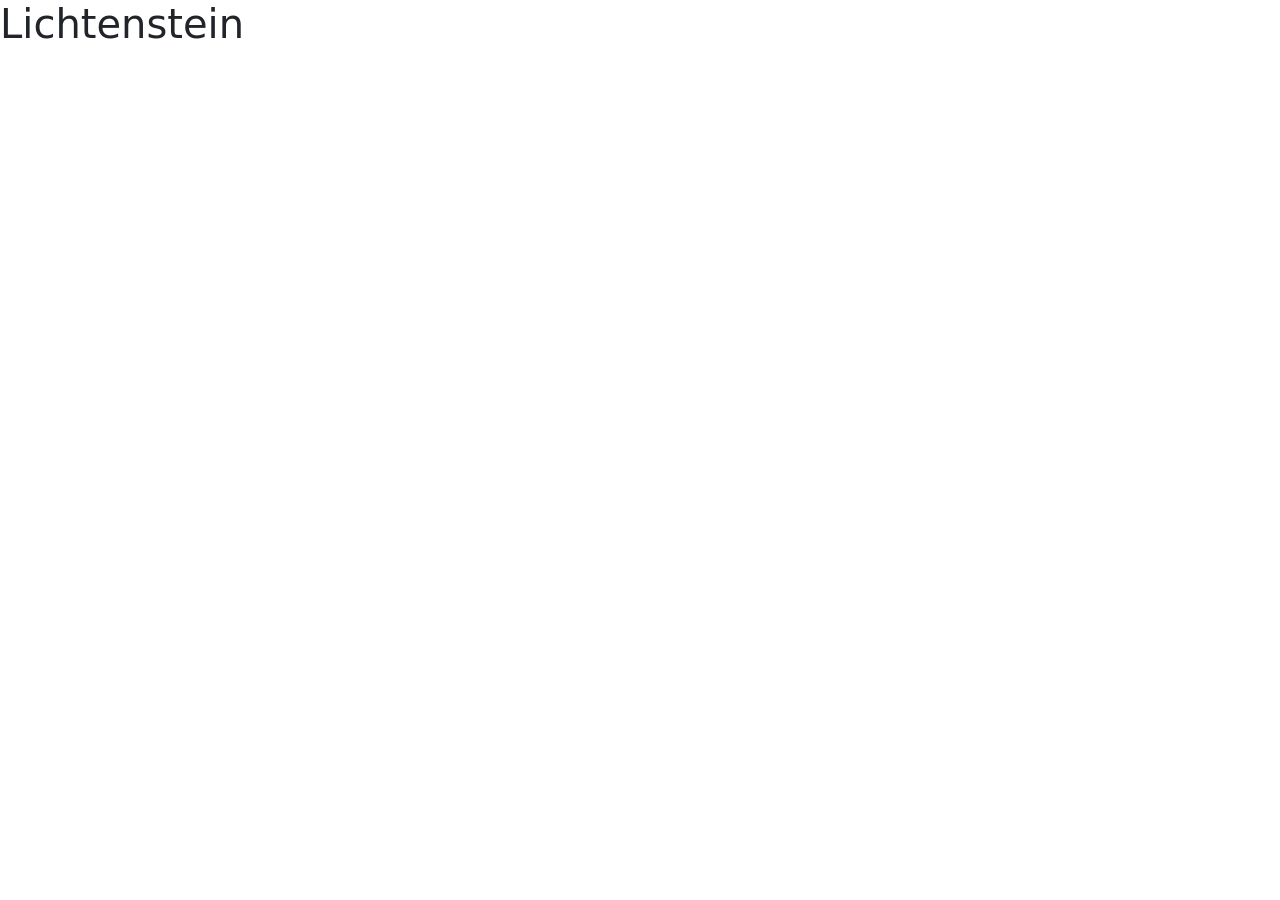
==== Csani/index.html @ 81f3d2b9 "mappa rendezes" ====
<!DOCTYPE html>
<html lang="en">
<head>
    <meta charset="UTF-8">
    <meta name="viewport" content="width=device-width, initial-scale=1.0">
    <title>Lichtenstein</title>
    <link href="https://cdn.jsdelivr.net/npm/bootstrap@5.3.9/dist/css/bootstrap.min.css" rel="stylesheet" integrity="sha384-yEPZ7jP9S0QKiUQ0m3jjsO4ProIW7wvR9gXkI7JOGa2XVsw53Yke2bsdkBbjmmiX" crossorigin="anonymous">
    <link rel="stylesheet" href="/Csani/style.css">
</head>
<body>
    <main>
        <h1>Lichtenstein</h1>
    </main>
</body>
</html>
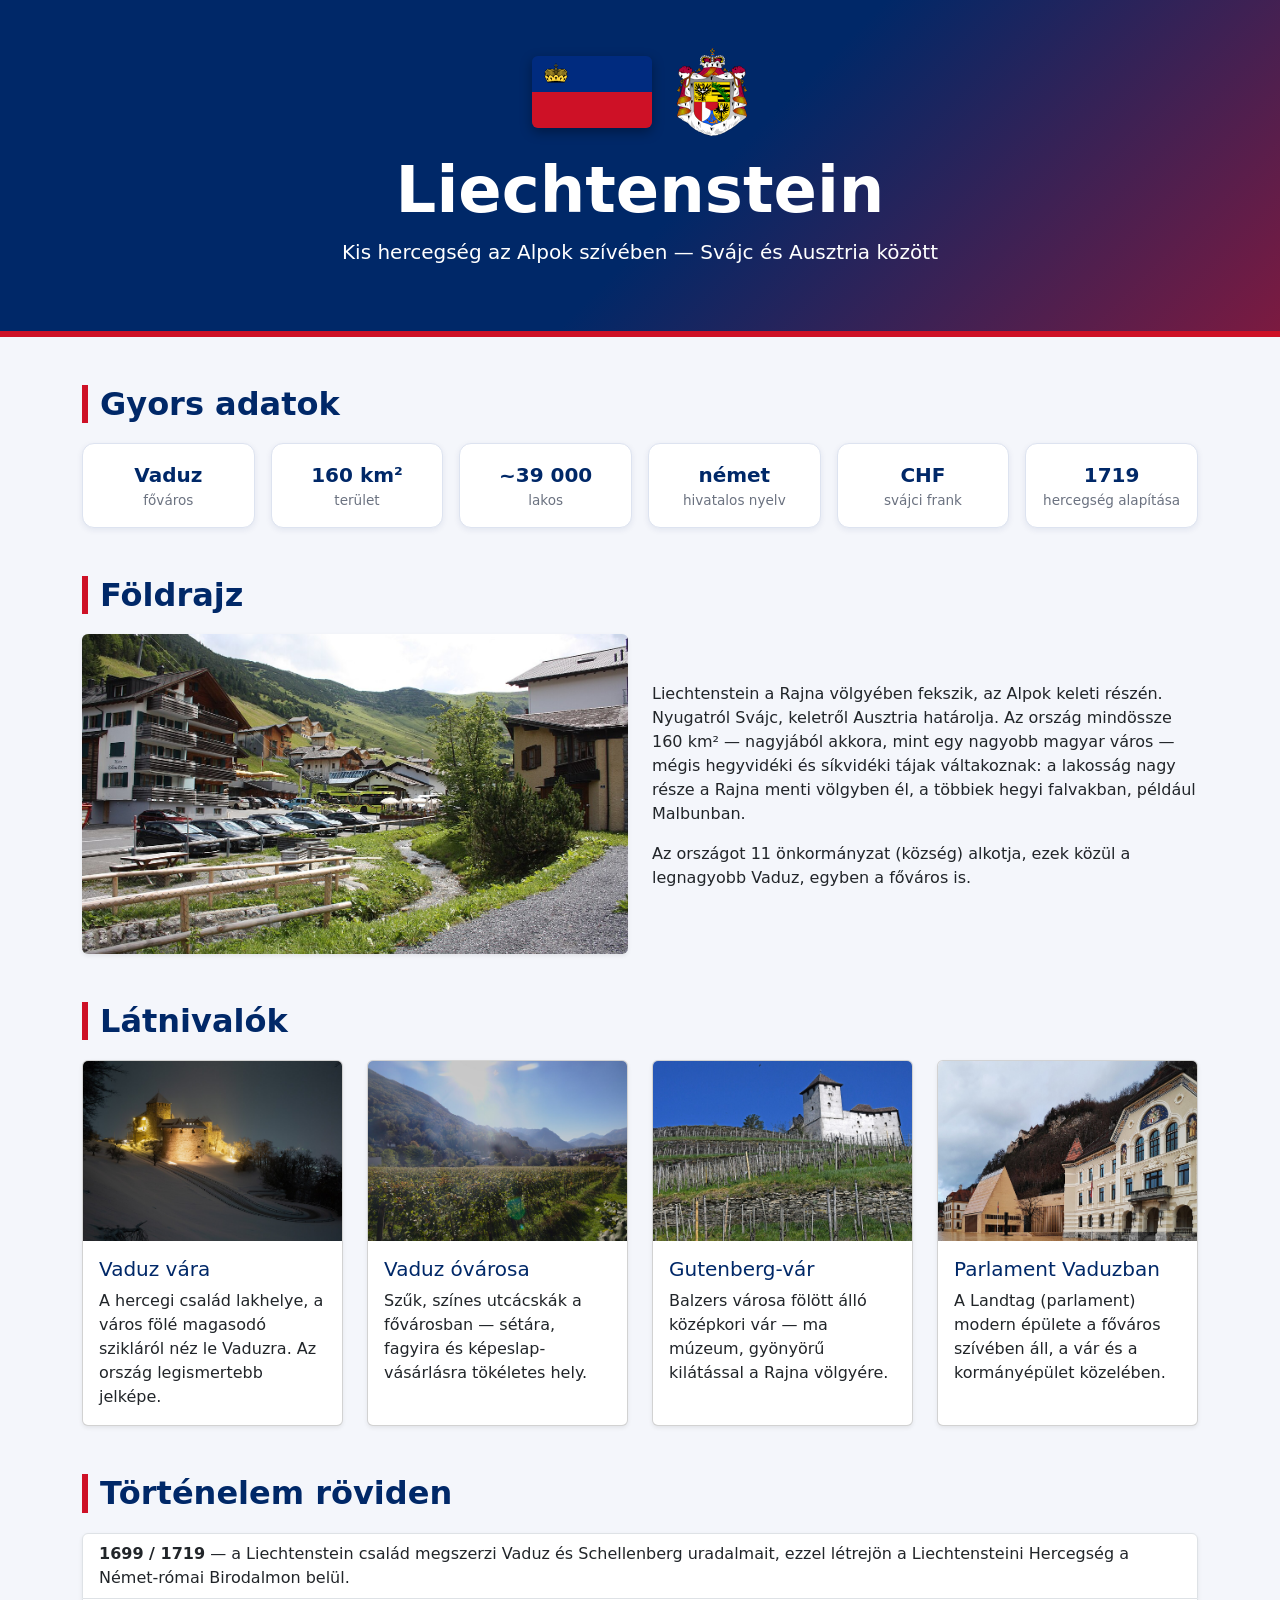
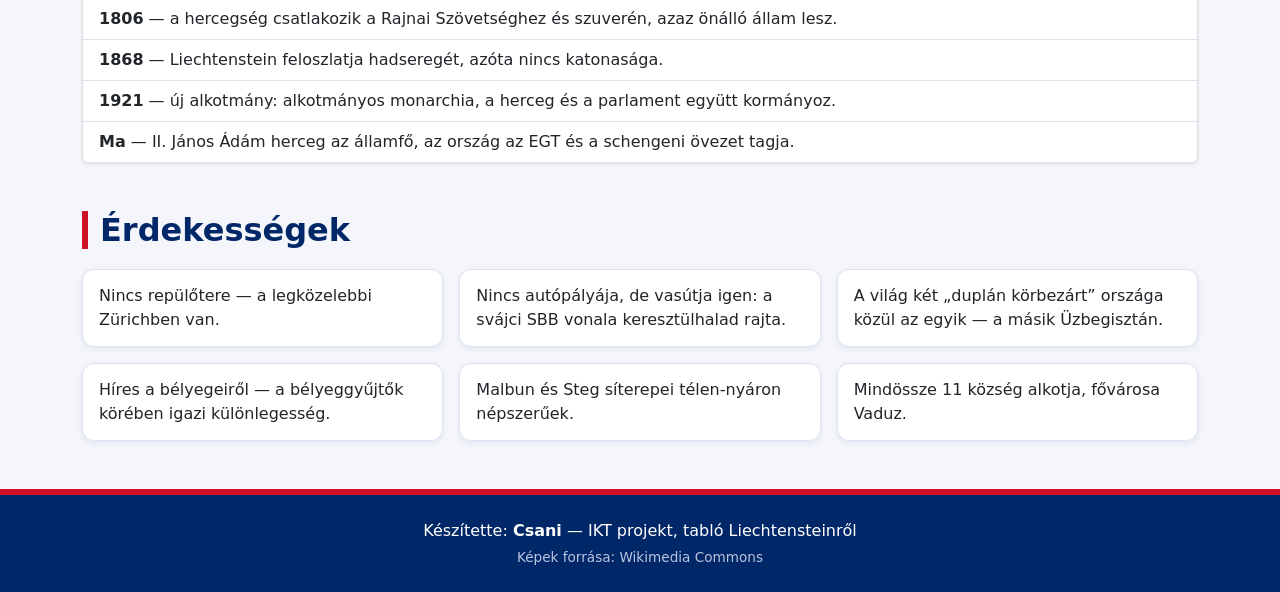
==== commit 7cfe3ad8: "Liechtenstein tablo Csani mappajaban: Bootstrap alap, kepek, gyors adatok, foldrajz, latnivalok, tor" ====
--- a/Csani/index.html
+++ b/Csani/index.html
@@ -1,15 +1,158 @@
 <!DOCTYPE html>
-<html lang="en">
+<html lang="hu">
 <head>
     <meta charset="UTF-8">
     <meta name="viewport" content="width=device-width, initial-scale=1.0">
-    <title>Lichtenstein</title>
+    <title>Liechtenstein — tabló</title>
     <link href="https://cdn.jsdelivr.net/npm/bootstrap@5.3.9/dist/css/bootstrap.min.css" rel="stylesheet" integrity="sha384-yEPZ7jP9S0QKiUQ0m3jjsO4ProIW7wvR9gXkI7JOGa2XVsw53Yke2bsdkBbjmmiX" crossorigin="anonymous">
-    <link rel="stylesheet" href="/Csani/style.css">
+    <link rel="stylesheet" href="style.css">
 </head>
 <body>
-    <main>
-        <h1>Lichtenstein</h1>
+
+    <header class="fejlec text-center text-white">
+        <div class="container py-5">
+            <div class="zaszlo-sor mb-3">
+                <img src="IMG/zaszlo.svg" alt="Liechtenstein zászlaja" class="zaszlo">
+                <img src="IMG/cimer.svg" alt="Liechtenstein címere" class="cimer">
+            </div>
+            <h1 class="display-3 fw-bold">Liechtenstein</h1>
+            <p class="lead">Kis hercegség az Alpok szívében — Svájc és Ausztria között</p>
+        </div>
+    </header>
+
+    <main class="container my-5">
+
+        <section class="mb-5">
+            <h2 class="cimsor">Gyors adatok</h2>
+            <div class="row g-3">
+                <div class="col-6 col-md-4 col-lg-2">
+                    <div class="adat-kartya"><span class="adat-szam">Vaduz</span><span class="adat-cimke">főváros</span></div>
+                </div>
+                <div class="col-6 col-md-4 col-lg-2">
+                    <div class="adat-kartya"><span class="adat-szam">160 km²</span><span class="adat-cimke">terület</span></div>
+                </div>
+                <div class="col-6 col-md-4 col-lg-2">
+                    <div class="adat-kartya"><span class="adat-szam">~39 000</span><span class="adat-cimke">lakos</span></div>
+                </div>
+                <div class="col-6 col-md-4 col-lg-2">
+                    <div class="adat-kartya"><span class="adat-szam">német</span><span class="adat-cimke">hivatalos nyelv</span></div>
+                </div>
+                <div class="col-6 col-md-4 col-lg-2">
+                    <div class="adat-kartya"><span class="adat-szam">CHF</span><span class="adat-cimke">svájci frank</span></div>
+                </div>
+                <div class="col-6 col-md-4 col-lg-2">
+                    <div class="adat-kartya"><span class="adat-szam">1719</span><span class="adat-cimke">hercegség alapítása</span></div>
+                </div>
+            </div>
+        </section>
+
+        <section class="mb-5">
+            <h2 class="cimsor">Földrajz</h2>
+            <div class="row g-4 align-items-center">
+                <div class="col-md-6">
+                    <img src="IMG/hegyek.jpg" alt="Malbun hegyvidéki táj Liechtensteinben" class="img-fluid rounded shadow-sm kep-nagy">
+                </div>
+                <div class="col-md-6">
+                    <p>
+                        Liechtenstein a Rajna völgyében fekszik, az Alpok keleti részén.
+                        Nyugatról Svájc, keletről Ausztria határolja. Az ország mindössze
+                        160 km² — nagyjából akkora, mint egy nagyobb magyar város — mégis
+                        hegyvidéki és síkvidéki tájak váltakoznak: a lakosság nagy része
+                        a Rajna menti völgyben él, a többiek hegyi falvakban, például Malbunban.
+                    </p>
+                    <p>
+                        Az országot 11 önkormányzat (község) alkotja, ezek közül a legnagyobb
+                        Vaduz, egyben a főváros is.
+                    </p>
+                </div>
+            </div>
+        </section>
+
+        <section class="mb-5">
+            <h2 class="cimsor">Látnivalók</h2>
+            <div class="row g-4">
+                <div class="col-md-6 col-lg-3">
+                    <div class="card h-100 shadow-sm">
+                        <img src="IMG/vaduz-var.jpg" class="card-img-top kep" alt="Vaduz vára">
+                        <div class="card-body">
+                            <h5 class="card-title">Vaduz vára</h5>
+                            <p class="card-text">A hercegi család lakhelye, a város fölé magasodó szikláról néz le Vaduzra. Az ország legismertebb jelképe.</p>
+                        </div>
+                    </div>
+                </div>
+                <div class="col-md-6 col-lg-3">
+                    <div class="card h-100 shadow-sm">
+                        <img src="IMG/vaduz-varos.jpg" class="card-img-top kep" alt="Vaduz óvárosa">
+                        <div class="card-body">
+                            <h5 class="card-title">Vaduz óvárosa</h5>
+                            <p class="card-text">Szűk, színes utcácskák a fővárosban — sétára, fagyira és képeslap-vásárlásra tökéletes hely.</p>
+                        </div>
+                    </div>
+                </div>
+                <div class="col-md-6 col-lg-3">
+                    <div class="card h-100 shadow-sm">
+                        <img src="IMG/gutenberg-var.jpg" class="card-img-top kep" alt="Gutenberg-vár Balzersban">
+                        <div class="card-body">
+                            <h5 class="card-title">Gutenberg-vár</h5>
+                            <p class="card-text">Balzers városa fölött álló középkori vár — ma múzeum, gyönyörű kilátással a Rajna völgyére.</p>
+                        </div>
+                    </div>
+                </div>
+                <div class="col-md-6 col-lg-3">
+                    <div class="card h-100 shadow-sm">
+                        <img src="IMG/parlament.jpg" class="card-img-top kep" alt="A parlament épülete és a kormányépület Vaduzban">
+                        <div class="card-body">
+                            <h5 class="card-title">Parlament Vaduzban</h5>
+                            <p class="card-text">A Landtag (parlament) modern épülete a főváros szívében áll, a vár és a kormányépület közelében.</p>
+                        </div>
+                    </div>
+                </div>
+            </div>
+        </section>
+
+        <section class="mb-5">
+            <h2 class="cimsor">Történelem röviden</h2>
+            <ul class="list-group shadow-sm">
+                <li class="list-group-item"><strong>1699 / 1719</strong> — a Liechtenstein család megszerzi Vaduz és Schellenberg uradalmait, ezzel létrejön a Liechtensteini Hercegség a Német-római Birodalmon belül.</li>
+                <li class="list-group-item"><strong>1806</strong> — a hercegség csatlakozik a Rajnai Szövetséghez és szuverén, azaz önálló állam lesz.</li>
+                <li class="list-group-item"><strong>1868</strong> — Liechtenstein feloszlatja hadseregét, azóta nincs katonasága.</li>
+                <li class="list-group-item"><strong>1921</strong> — új alkotmány: alkotmányos monarchia, a herceg és a parlament együtt kormányoz.</li>
+                <li class="list-group-item"><strong>Ma</strong> — II. János Ádám herceg az államfő, az ország az EGT és a schengeni övezet tagja.</li>
+            </ul>
+        </section>
+
+        <section class="mb-5">
+            <h2 class="cimsor">Érdekességek</h2>
+            <div class="row g-3">
+                <div class="col-md-4">
+                    <div class="erdekesseg">Nincs repülőtere — a legközelebbi Zürichben van.</div>
+                </div>
+                <div class="col-md-4">
+                    <div class="erdekesseg">Nincs autópályája, de vasútja igen: a svájci SBB vonala keresztülhalad rajta.</div>
+                </div>
+                <div class="col-md-4">
+                    <div class="erdekesseg">A világ két „duplán körbezárt” országa közül az egyik — a másik Üzbegisztán.</div>
+                </div>
+                <div class="col-md-4">
+                    <div class="erdekesseg">Híres a bélyegeiről — a bélyeggyűjtők körében igazi különlegesség.</div>
+                </div>
+                <div class="col-md-4">
+                    <div class="erdekesseg">Malbun és Steg síterepei télen-nyáron népszerűek.</div>
+                </div>
+                <div class="col-md-4">
+                    <div class="erdekesseg">Mindössze 11 község alkotja, fővárosa Vaduz.</div>
+                </div>
+            </div>
+        </section>
+
     </main>
+
+    <footer class="lablec text-center text-white py-4">
+        <div class="container">
+            <p class="mb-1">Készítette: <strong>Csani</strong> — IKT projekt, tabló Liechtensteinről</p>
+            <p class="mb-0 kicsi">Képek forrása: Wikimedia Commons</p>
+        </div>
+    </footer>
+
 </body>
-</html>+</html>
--- a/Csani/style.css
+++ b/Csani/style.css
@@ -0,0 +1,92 @@
+body {
+    background-color: #f4f6fb;
+    font-family: system-ui, -apple-system, "Segoe UI", Roboto, sans-serif;
+}
+
+.fejlec {
+    background: linear-gradient(135deg, #002868 0%, #002868 55%, #ce1126 130%);
+    border-bottom: 6px solid #ce1126;
+}
+
+.zaszlo-sor {
+    display: flex;
+    justify-content: center;
+    align-items: center;
+    gap: 24px;
+}
+
+.zaszlo {
+    height: 72px;
+    border-radius: 6px;
+    box-shadow: 0 4px 12px rgba(0, 0, 0, .35);
+}
+
+.cimer {
+    height: 88px;
+}
+
+.cimsor {
+    font-weight: 700;
+    color: #002868;
+    border-left: 6px solid #ce1126;
+    padding-left: 12px;
+    margin-bottom: 20px;
+}
+
+.adat-kartya {
+    background: #fff;
+    border: 1px solid #dde3f0;
+    border-radius: 12px;
+    padding: 16px 8px;
+    text-align: center;
+    height: 100%;
+    box-shadow: 0 2px 6px rgba(0, 40, 104, .08);
+}
+
+.adat-szam {
+    display: block;
+    font-size: 1.25rem;
+    font-weight: 700;
+    color: #002868;
+}
+
+.adat-cimke {
+    display: block;
+    font-size: .85rem;
+    color: #6b7280;
+}
+
+.kep {
+    width: 100%;
+    height: 180px;
+    object-fit: cover;
+}
+
+.kep-nagy {
+    width: 100%;
+    height: 320px;
+    object-fit: cover;
+}
+
+.card .card-title {
+    color: #002868;
+}
+
+.erdekesseg {
+    background: #fff;
+    border: 1px solid #dde3f0;
+    border-radius: 12px;
+    padding: 14px 16px;
+    height: 100%;
+    box-shadow: 0 2px 6px rgba(0, 40, 104, .08);
+}
+
+.lablec {
+    background-color: #002868;
+    border-top: 6px solid #ce1126;
+}
+
+.kicsi {
+    font-size: .85rem;
+    color: #b9c4e0;
+}
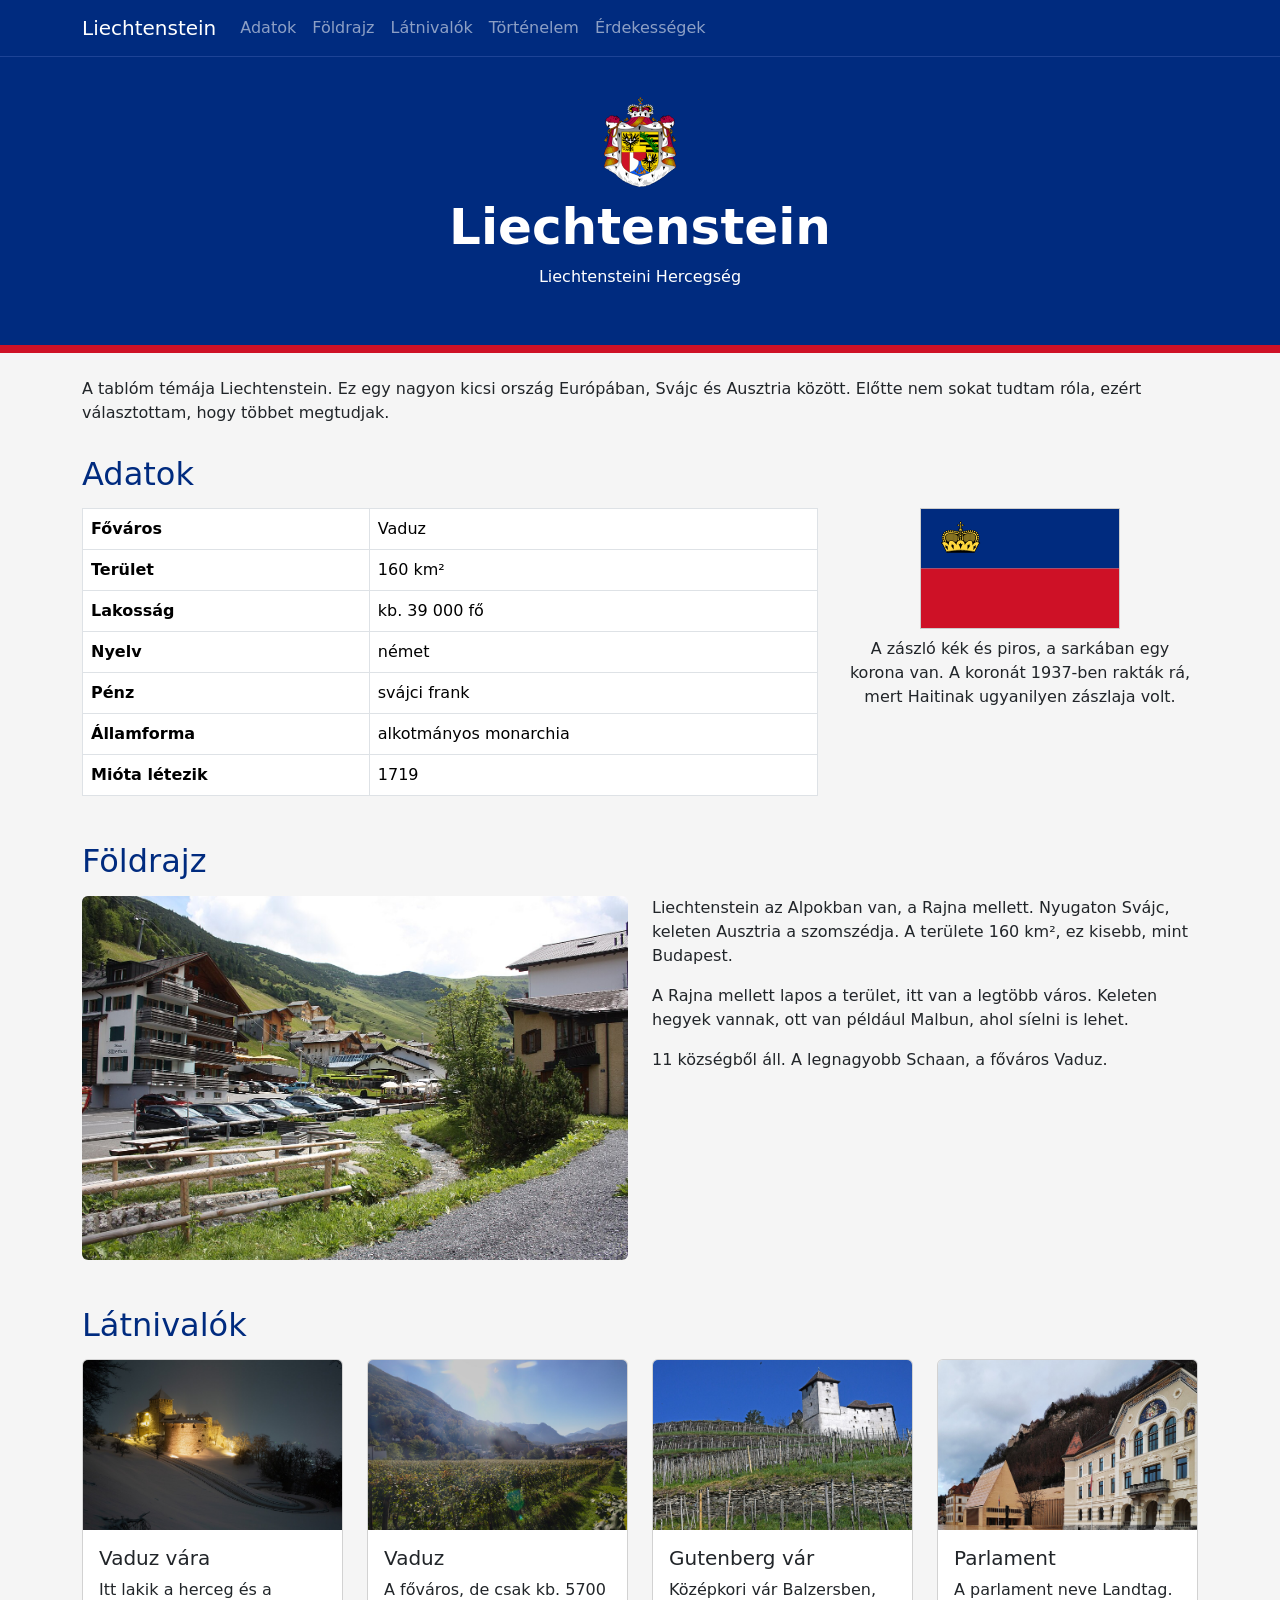
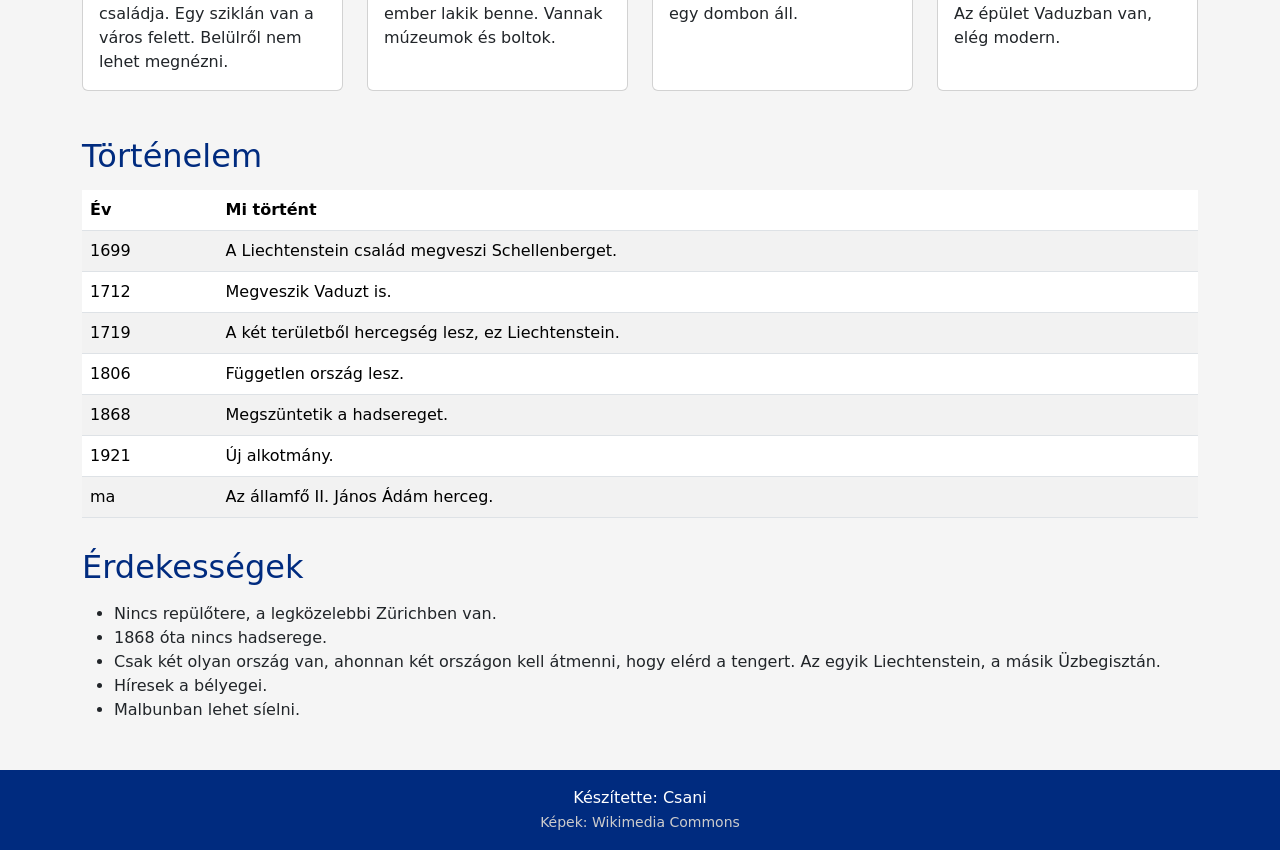
==== commit b2294ffa: "teszt" ====
--- a/Csani/index.html
+++ b/Csani/index.html
@@ -3,156 +3,157 @@
 <head>
     <meta charset="UTF-8">
     <meta name="viewport" content="width=device-width, initial-scale=1.0">
-    <title>Liechtenstein — tabló</title>
+    <title>Liechtenstein</title>
     <link href="https://cdn.jsdelivr.net/npm/bootstrap@5.3.9/dist/css/bootstrap.min.css" rel="stylesheet" integrity="sha384-yEPZ7jP9S0QKiUQ0m3jjsO4ProIW7wvR9gXkI7JOGa2XVsw53Yke2bsdkBbjmmiX" crossorigin="anonymous">
     <link rel="stylesheet" href="style.css">
 </head>
 <body>
 
-    <header class="fejlec text-center text-white">
-        <div class="container py-5">
-            <div class="zaszlo-sor mb-3">
-                <img src="IMG/zaszlo.svg" alt="Liechtenstein zászlaja" class="zaszlo">
-                <img src="IMG/cimer.svg" alt="Liechtenstein címere" class="cimer">
+    <nav class="navbar navbar-expand-md navbar-dark kek">
+        <div class="container">
+            <a class="navbar-brand" href="#">Liechtenstein</a>
+            <button class="navbar-toggler" type="button" data-bs-toggle="collapse" data-bs-target="#menu">
+                <span class="navbar-toggler-icon"></span>
+            </button>
+            <div class="collapse navbar-collapse" id="menu">
+                <ul class="navbar-nav">
+                    <li class="nav-item"><a class="nav-link" href="#adatok">Adatok</a></li>
+                    <li class="nav-item"><a class="nav-link" href="#foldrajz">Földrajz</a></li>
+                    <li class="nav-item"><a class="nav-link" href="#latnivalok">Látnivalók</a></li>
+                    <li class="nav-item"><a class="nav-link" href="#tortenelem">Történelem</a></li>
+                    <li class="nav-item"><a class="nav-link" href="#erdekessegek">Érdekességek</a></li>
+                </ul>
             </div>
-            <h1 class="display-3 fw-bold">Liechtenstein</h1>
-            <p class="lead">Kis hercegség az Alpok szívében — Svájc és Ausztria között</p>
         </div>
-    </header>
+    </nav>
 
-    <main class="container my-5">
+    <div class="fejlec text-center text-white">
+        <img src="IMG/cimer.svg" alt="címer" class="cimer">
+        <h1>Liechtenstein</h1>
+        <p>Liechtensteini Hercegség</p>
+    </div>
 
-        <section class="mb-5">
-            <h2 class="cimsor">Gyors adatok</h2>
-            <div class="row g-3">
-                <div class="col-6 col-md-4 col-lg-2">
-                    <div class="adat-kartya"><span class="adat-szam">Vaduz</span><span class="adat-cimke">főváros</span></div>
-                </div>
-                <div class="col-6 col-md-4 col-lg-2">
-                    <div class="adat-kartya"><span class="adat-szam">160 km²</span><span class="adat-cimke">terület</span></div>
-                </div>
-                <div class="col-6 col-md-4 col-lg-2">
-                    <div class="adat-kartya"><span class="adat-szam">~39 000</span><span class="adat-cimke">lakos</span></div>
-                </div>
-                <div class="col-6 col-md-4 col-lg-2">
-                    <div class="adat-kartya"><span class="adat-szam">német</span><span class="adat-cimke">hivatalos nyelv</span></div>
-                </div>
-                <div class="col-6 col-md-4 col-lg-2">
-                    <div class="adat-kartya"><span class="adat-szam">CHF</span><span class="adat-cimke">svájci frank</span></div>
-                </div>
-                <div class="col-6 col-md-4 col-lg-2">
-                    <div class="adat-kartya"><span class="adat-szam">1719</span><span class="adat-cimke">hercegség alapítása</span></div>
-                </div>
+    <div class="container mt-4 mb-5">
+
+        <p>
+            A tablóm témája Liechtenstein. Ez egy nagyon kicsi ország Európában, Svájc és Ausztria
+            között. Előtte nem sokat tudtam róla, ezért választottam, hogy többet megtudjak.
+        </p>
+
+        <h2 id="adatok">Adatok</h2>
+        <div class="row">
+            <div class="col-md-8">
+                <table class="table table-bordered">
+                    <tr><th>Főváros</th><td>Vaduz</td></tr>
+                    <tr><th>Terület</th><td>160 km²</td></tr>
+                    <tr><th>Lakosság</th><td>kb. 39 000 fő</td></tr>
+                    <tr><th>Nyelv</th><td>német</td></tr>
+                    <tr><th>Pénz</th><td>svájci frank</td></tr>
+                    <tr><th>Államforma</th><td>alkotmányos monarchia</td></tr>
+                    <tr><th>Mióta létezik</th><td>1719</td></tr>
+                </table>
             </div>
-        </section>
+            <div class="col-md-4 text-center">
+                <img src="IMG/zaszlo.svg" alt="zászló" class="img-fluid zaszlo">
+                <p class="mt-2">
+                    A zászló kék és piros, a sarkában egy korona van. A koronát 1937-ben rakták rá,
+                    mert Haitinak ugyanilyen zászlaja volt.
+                </p>
+            </div>
+        </div>
 
-        <section class="mb-5">
-            <h2 class="cimsor">Földrajz</h2>
-            <div class="row g-4 align-items-center">
-                <div class="col-md-6">
-                    <img src="IMG/hegyek.jpg" alt="Malbun hegyvidéki táj Liechtensteinben" class="img-fluid rounded shadow-sm kep-nagy">
-                </div>
-                <div class="col-md-6">
-                    <p>
-                        Liechtenstein a Rajna völgyében fekszik, az Alpok keleti részén.
-                        Nyugatról Svájc, keletről Ausztria határolja. Az ország mindössze
-                        160 km² — nagyjából akkora, mint egy nagyobb magyar város — mégis
-                        hegyvidéki és síkvidéki tájak váltakoznak: a lakosság nagy része
-                        a Rajna menti völgyben él, a többiek hegyi falvakban, például Malbunban.
-                    </p>
-                    <p>
-                        Az országot 11 önkormányzat (község) alkotja, ezek közül a legnagyobb
-                        Vaduz, egyben a főváros is.
-                    </p>
-                </div>
+        <h2 id="foldrajz">Földrajz</h2>
+        <div class="row">
+            <div class="col-md-6">
+                <img src="IMG/hegyek.jpg" alt="hegyek" class="img-fluid rounded mb-3">
             </div>
-        </section>
+            <div class="col-md-6">
+                <p>
+                    Liechtenstein az Alpokban van, a Rajna mellett. Nyugaton Svájc, keleten Ausztria
+                    a szomszédja. A területe 160 km², ez kisebb, mint Budapest.
+                </p>
+                <p>
+                    A Rajna mellett lapos a terület, itt van a legtöbb város. Keleten hegyek vannak,
+                    ott van például Malbun, ahol síelni is lehet.
+                </p>
+                <p>
+                    11 községből áll. A legnagyobb Schaan, a főváros Vaduz.
+                </p>
+            </div>
+        </div>
 
-        <section class="mb-5">
-            <h2 class="cimsor">Látnivalók</h2>
-            <div class="row g-4">
-                <div class="col-md-6 col-lg-3">
-                    <div class="card h-100 shadow-sm">
-                        <img src="IMG/vaduz-var.jpg" class="card-img-top kep" alt="Vaduz vára">
-                        <div class="card-body">
-                            <h5 class="card-title">Vaduz vára</h5>
-                            <p class="card-text">A hercegi család lakhelye, a város fölé magasodó szikláról néz le Vaduzra. Az ország legismertebb jelképe.</p>
-                        </div>
-                    </div>
-                </div>
-                <div class="col-md-6 col-lg-3">
-                    <div class="card h-100 shadow-sm">
-                        <img src="IMG/vaduz-varos.jpg" class="card-img-top kep" alt="Vaduz óvárosa">
-                        <div class="card-body">
-                            <h5 class="card-title">Vaduz óvárosa</h5>
-                            <p class="card-text">Szűk, színes utcácskák a fővárosban — sétára, fagyira és képeslap-vásárlásra tökéletes hely.</p>
-                        </div>
-                    </div>
-                </div>
-                <div class="col-md-6 col-lg-3">
-                    <div class="card h-100 shadow-sm">
-                        <img src="IMG/gutenberg-var.jpg" class="card-img-top kep" alt="Gutenberg-vár Balzersban">
-                        <div class="card-body">
-                            <h5 class="card-title">Gutenberg-vár</h5>
-                            <p class="card-text">Balzers városa fölött álló középkori vár — ma múzeum, gyönyörű kilátással a Rajna völgyére.</p>
-                        </div>
-                    </div>
-                </div>
-                <div class="col-md-6 col-lg-3">
-                    <div class="card h-100 shadow-sm">
-                        <img src="IMG/parlament.jpg" class="card-img-top kep" alt="A parlament épülete és a kormányépület Vaduzban">
-                        <div class="card-body">
-                            <h5 class="card-title">Parlament Vaduzban</h5>
-                            <p class="card-text">A Landtag (parlament) modern épülete a főváros szívében áll, a vár és a kormányépület közelében.</p>
-                        </div>
+        <h2 id="latnivalok">Látnivalók</h2>
+        <div class="row">
+            <div class="col-sm-6 col-lg-3 mb-3">
+                <div class="card h-100">
+                    <img src="IMG/vaduz-var.jpg" class="card-img-top kep" alt="Vaduz vára">
+                    <div class="card-body">
+                        <h5 class="card-title">Vaduz vára</h5>
+                        <p class="card-text">Itt lakik a herceg és a családja. Egy sziklán van a város felett. Belülről nem lehet megnézni.</p>
                     </div>
                 </div>
             </div>
-        </section>
-
-        <section class="mb-5">
-            <h2 class="cimsor">Történelem röviden</h2>
-            <ul class="list-group shadow-sm">
-                <li class="list-group-item"><strong>1699 / 1719</strong> — a Liechtenstein család megszerzi Vaduz és Schellenberg uradalmait, ezzel létrejön a Liechtensteini Hercegség a Német-római Birodalmon belül.</li>
-                <li class="list-group-item"><strong>1806</strong> — a hercegség csatlakozik a Rajnai Szövetséghez és szuverén, azaz önálló állam lesz.</li>
-                <li class="list-group-item"><strong>1868</strong> — Liechtenstein feloszlatja hadseregét, azóta nincs katonasága.</li>
-                <li class="list-group-item"><strong>1921</strong> — új alkotmány: alkotmányos monarchia, a herceg és a parlament együtt kormányoz.</li>
-                <li class="list-group-item"><strong>Ma</strong> — II. János Ádám herceg az államfő, az ország az EGT és a schengeni övezet tagja.</li>
-            </ul>
-        </section>
-
-        <section class="mb-5">
-            <h2 class="cimsor">Érdekességek</h2>
-            <div class="row g-3">
-                <div class="col-md-4">
-                    <div class="erdekesseg">Nincs repülőtere — a legközelebbi Zürichben van.</div>
-                </div>
-                <div class="col-md-4">
-                    <div class="erdekesseg">Nincs autópályája, de vasútja igen: a svájci SBB vonala keresztülhalad rajta.</div>
-                </div>
-                <div class="col-md-4">
-                    <div class="erdekesseg">A világ két „duplán körbezárt” országa közül az egyik — a másik Üzbegisztán.</div>
-                </div>
-                <div class="col-md-4">
-                    <div class="erdekesseg">Híres a bélyegeiről — a bélyeggyűjtők körében igazi különlegesség.</div>
-                </div>
-                <div class="col-md-4">
-                    <div class="erdekesseg">Malbun és Steg síterepei télen-nyáron népszerűek.</div>
-                </div>
-                <div class="col-md-4">
-                    <div class="erdekesseg">Mindössze 11 község alkotja, fővárosa Vaduz.</div>
+            <div class="col-sm-6 col-lg-3 mb-3">
+                <div class="card h-100">
+                    <img src="IMG/vaduz-varos.jpg" class="card-img-top kep" alt="Vaduz">
+                    <div class="card-body">
+                        <h5 class="card-title">Vaduz</h5>
+                        <p class="card-text">A főváros, de csak kb. 5700 ember lakik benne. Vannak múzeumok és boltok.</p>
+                    </div>
                 </div>
             </div>
-        </section>
+            <div class="col-sm-6 col-lg-3 mb-3">
+                <div class="card h-100">
+                    <img src="IMG/gutenberg-var.jpg" class="card-img-top kep" alt="Gutenberg vár">
+                    <div class="card-body">
+                        <h5 class="card-title">Gutenberg vár</h5>
+                        <p class="card-text">Középkori vár Balzersben, egy dombon áll.</p>
+                    </div>
+                </div>
+            </div>
+            <div class="col-sm-6 col-lg-3 mb-3">
+                <div class="card h-100">
+                    <img src="IMG/parlament.jpg" class="card-img-top kep" alt="parlament">
+                    <div class="card-body">
+                        <h5 class="card-title">Parlament</h5>
+                        <p class="card-text">A parlament neve Landtag. Az épület Vaduzban van, elég modern.</p>
+                    </div>
+                </div>
+            </div>
+        </div>
 
-    </main>
+        <h2 id="tortenelem">Történelem</h2>
+        <table class="table table-striped">
+            <thead>
+                <tr><th>Év</th><th>Mi történt</th></tr>
+            </thead>
+            <tbody>
+                <tr><td>1699</td><td>A Liechtenstein család megveszi Schellenberget.</td></tr>
+                <tr><td>1712</td><td>Megveszik Vaduzt is.</td></tr>
+                <tr><td>1719</td><td>A két területből hercegség lesz, ez Liechtenstein.</td></tr>
+                <tr><td>1806</td><td>Független ország lesz.</td></tr>
+                <tr><td>1868</td><td>Megszüntetik a hadsereget.</td></tr>
+                <tr><td>1921</td><td>Új alkotmány.</td></tr>
+                <tr><td>ma</td><td>Az államfő II. János Ádám herceg.</td></tr>
+            </tbody>
+        </table>
 
-    <footer class="lablec text-center text-white py-4">
-        <div class="container">
-            <p class="mb-1">Készítette: <strong>Csani</strong> — IKT projekt, tabló Liechtensteinről</p>
-            <p class="mb-0 kicsi">Képek forrása: Wikimedia Commons</p>
-        </div>
+        <h2 id="erdekessegek">Érdekességek</h2>
+        <ul>
+            <li>Nincs repülőtere, a legközelebbi Zürichben van.</li>
+            <li>1868 óta nincs hadserege.</li>
+            <li>Csak két olyan ország van, ahonnan két országon kell átmenni, hogy elérd a tengert. Az egyik Liechtenstein, a másik Üzbegisztán.</li>
+            <li>Híresek a bélyegei.</li>
+            <li>Malbunban lehet síelni.</li>
+        </ul>
+
+    </div>
+
+    <footer class="kek text-white text-center py-3">
+        Készítette: Csani<br>
+        <small>Képek: Wikimedia Commons</small>
     </footer>
 
+    <script src="https://cdn.jsdelivr.net/npm/bootstrap@5.3.9/dist/js/bootstrap.bundle.min.js" integrity="sha384-WyOxWvTyr1QaMPfiPJSv76iReVthorl5uWlFtZPyK0IEB0hGzo9y5Bp9mYanr8Bu" crossorigin="anonymous"></script>
 </body>
 </html>
--- a/Csani/style.css
+++ b/Csani/style.css
@@ -1,92 +1,44 @@
 body {
-    background-color: #f4f6fb;
-    font-family: system-ui, -apple-system, "Segoe UI", Roboto, sans-serif;
+    background-color: #f5f5f5;
+}
+
+.kek {
+    background-color: #002b7f;
 }
 
 .fejlec {
-    background: linear-gradient(135deg, #002868 0%, #002868 55%, #ce1126 130%);
-    border-bottom: 6px solid #ce1126;
+    background-color: #002b7f;
+    border-top: 1px solid #1d4396;
+    border-bottom: 8px solid #ce1126;
+    padding: 40px 0;
 }
 
-.zaszlo-sor {
-    display: flex;
-    justify-content: center;
-    align-items: center;
-    gap: 24px;
+.fejlec h1 {
+    font-size: 50px;
+    font-weight: bold;
+}
+
+.cimer {
+    height: 90px;
+    margin-bottom: 10px;
+}
+
+h2 {
+    color: #002b7f;
+    margin-top: 30px;
+    margin-bottom: 15px;
 }
 
 .zaszlo {
-    height: 72px;
-    border-radius: 6px;
-    box-shadow: 0 4px 12px rgba(0, 0, 0, .35);
-}
-
-.cimer {
-    height: 88px;
-}
-
-.cimsor {
-    font-weight: 700;
-    color: #002868;
-    border-left: 6px solid #ce1126;
-    padding-left: 12px;
-    margin-bottom: 20px;
-}
-
-.adat-kartya {
-    background: #fff;
-    border: 1px solid #dde3f0;
-    border-radius: 12px;
-    padding: 16px 8px;
-    text-align: center;
-    height: 100%;
-    box-shadow: 0 2px 6px rgba(0, 40, 104, .08);
-}
-
-.adat-szam {
-    display: block;
-    font-size: 1.25rem;
-    font-weight: 700;
-    color: #002868;
-}
-
-.adat-cimke {
-    display: block;
-    font-size: .85rem;
-    color: #6b7280;
+    width: 200px;
+    border: 1px solid #ccc;
 }
 
 .kep {
-    width: 100%;
-    height: 180px;
+    height: 170px;
     object-fit: cover;
 }
 
-.kep-nagy {
-    width: 100%;
-    height: 320px;
-    object-fit: cover;
+footer small {
+    color: #ccc;
 }
-
-.card .card-title {
-    color: #002868;
-}
-
-.erdekesseg {
-    background: #fff;
-    border: 1px solid #dde3f0;
-    border-radius: 12px;
-    padding: 14px 16px;
-    height: 100%;
-    box-shadow: 0 2px 6px rgba(0, 40, 104, .08);
-}
-
-.lablec {
-    background-color: #002868;
-    border-top: 6px solid #ce1126;
-}
-
-.kicsi {
-    font-size: .85rem;
-    color: #b9c4e0;
-}
